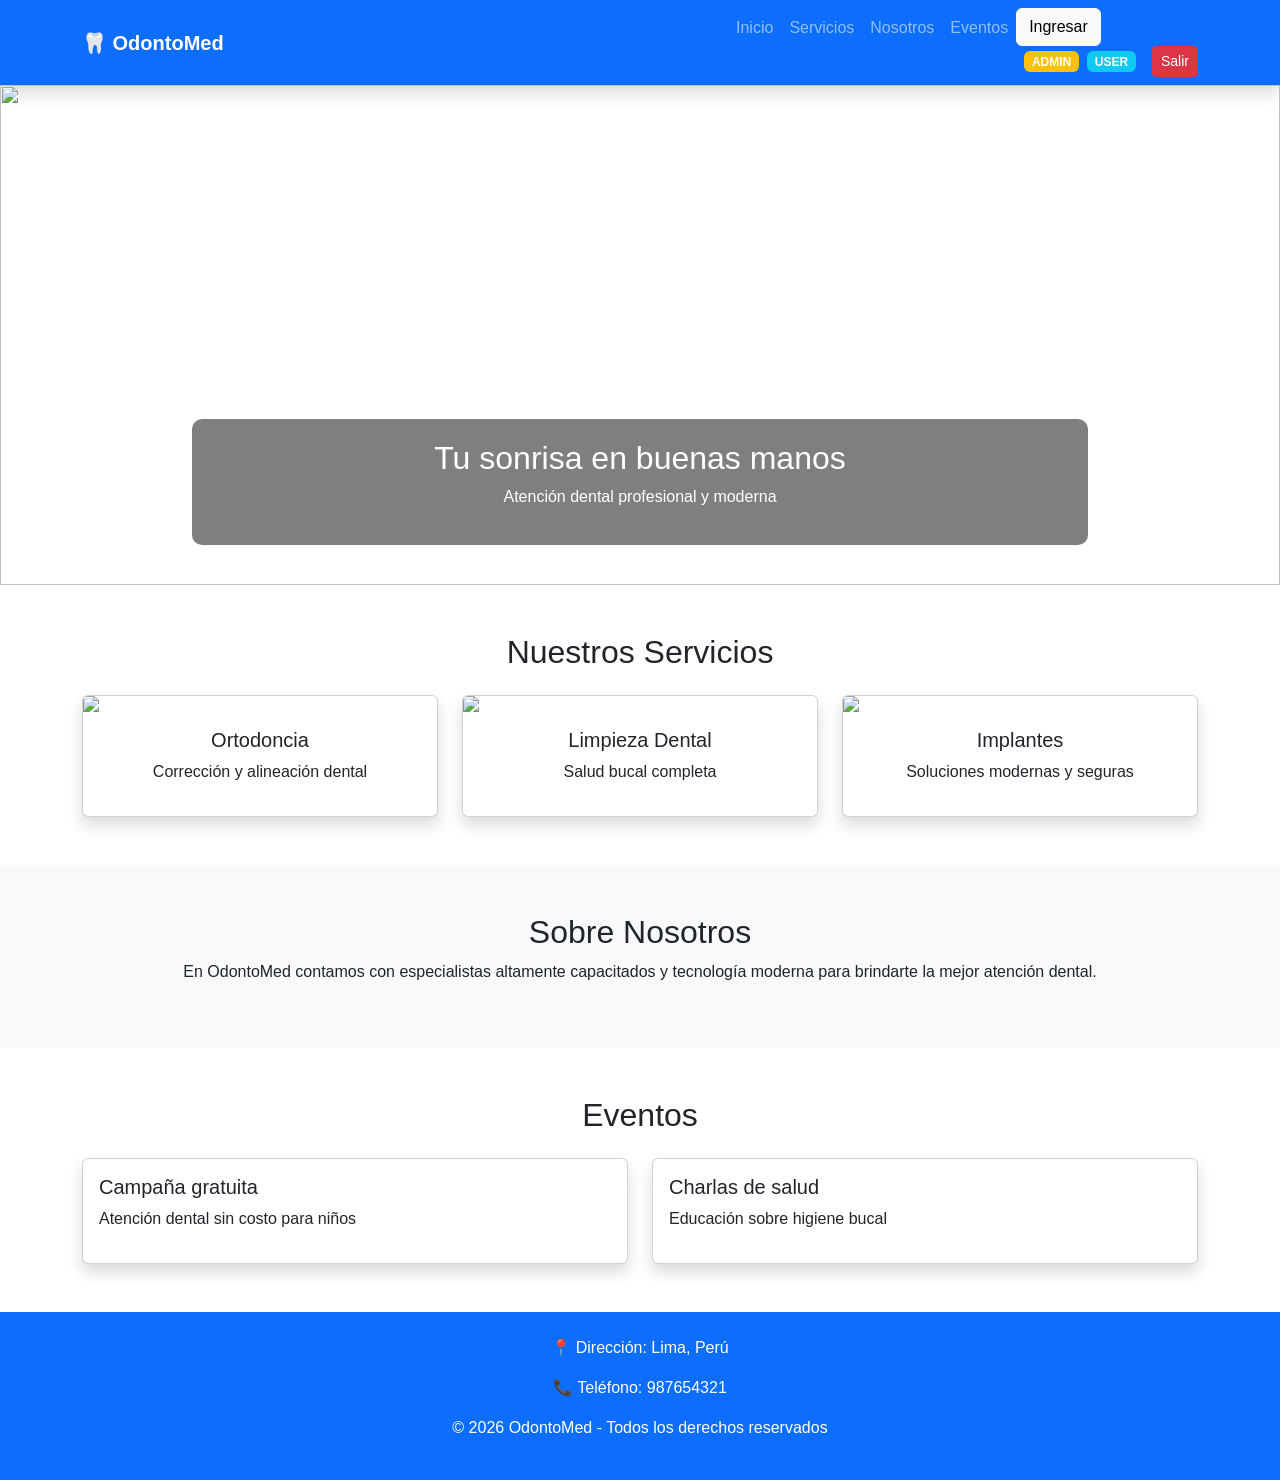
==== src/main/resources/templates/index.html @ 2143097d "Initial commit: OdontoMed application with Spring Boot, Security, and Thymeleaf" ====
<!DOCTYPE html>
<html lang="es"
      xmlns:th="http://www.thymeleaf.org"
      xmlns:sec="http://www.thymeleaf.org/extras/spring-security">
<head>
    <meta charset="UTF-8">
    <title>OdontoMed</title>

    <link href="https://cdn.jsdelivr.net/npm/bootstrap@5.3.0/dist/css/bootstrap.min.css" rel="stylesheet">

    <style>
        body {
            font-family: 'Segoe UI', sans-serif;
        }

        .hero-text {
            background: rgba(0,0,0,0.5);
            padding: 20px;
            border-radius: 10px;
        }

        .card:hover {
            transform: scale(1.03);
            transition: 0.3s;
        }

        footer {
            background: #0d6efd;
            color: white;
        }
    </style>
</head>

<body>

<!-- 🔵 NAVBAR -->
<nav class="navbar navbar-expand-lg navbar-dark bg-primary shadow">
    <div class="container">
        <a class="navbar-brand fw-bold">🦷 OdontoMed</a>

        <button class="navbar-toggler" data-bs-toggle="collapse" data-bs-target="#menu">
            <span class="navbar-toggler-icon"></span>
        </button>

        <div id="menu" class="collapse navbar-collapse">
            <ul class="navbar-nav ms-auto">
                <li class="nav-item"><a href="#" class="nav-link">Inicio</a></li>
                <li class="nav-item"><a href="#servicios" class="nav-link">Servicios</a></li>
                <li class="nav-item"><a href="#nosotros" class="nav-link">Nosotros</a></li>
                <li class="nav-item"><a href="#eventos" class="nav-link">Eventos</a></li>
                <li class="nav-item">
                    <!-- 🔓 SI NO ESTÁ LOGUEADO -->
                    <div sec:authorize="!isAuthenticated()">
                        <a href="/login" class="btn btn-light">Ingresar</a>
                    </div>

                    <!-- 🔐 SI ESTÁ LOGUEADO -->
                    <div sec:authorize="isAuthenticated()" class="d-flex align-items-center">

                        <span class="text-white fw-bold" th:text="${usuario.nombre}"></span>

                        <span sec:authorize="hasRole('ADMIN')" class="badge bg-warning ms-2">ADMIN</span>
                        <span sec:authorize="hasRole('USER')" class="badge bg-info ms-2">USER</span>

                        <a href="/logout" class="btn btn-danger btn-sm ms-3">Salir</a>

                    </div>
                </li>
            </ul>
        </div>
    </div>
</nav>

<!-- 🎞️ CARRUSEL -->
<div id="carouselExample" class="carousel slide">
    <div class="carousel-inner">

        <div class="carousel-item active">
            <img src="/img/clinica1.jpg" class="d-block w-100" height="500">
            <div class="carousel-caption">
                <div class="hero-text">
                    <h2>Tu sonrisa en buenas manos</h2>
                    <p>Atención dental profesional y moderna</p>
                </div>
            </div>
        </div>

        <div class="carousel-item">
            <img src="/img/clinica2.jpg" class="d-block w-100" height="500">
        </div>

        <div class="carousel-item">
            <img src="/img/clinica3.jpg" class="d-block w-100" height="500">
        </div>

    </div>

    <button class="carousel-control-prev" data-bs-target="#carouselExample" data-bs-slide="prev">
        <span class="carousel-control-prev-icon"></span>
    </button>

    <button class="carousel-control-next" data-bs-target="#carouselExample" data-bs-slide="next">
        <span class="carousel-control-next-icon"></span>
    </button>
</div>

<!-- 🦷 SERVICIOS -->
<section id="servicios" class="container mt-5">
    <h2 class="text-center mb-4">Nuestros Servicios</h2>

    <div class="row">

        <div class="col-md-4">
            <div class="card shadow">
                <img src="/img/ortodoncia.jpg" class="card-img-top">
                <div class="card-body text-center">
                    <h5>Ortodoncia</h5>
                    <p>Corrección y alineación dental</p>
                </div>
            </div>
        </div>

        <div class="col-md-4">
            <div class="card shadow">
                <img src="/img/limpieza.jpg" class="card-img-top">
                <div class="card-body text-center">
                    <h5>Limpieza Dental</h5>
                    <p>Salud bucal completa</p>
                </div>
            </div>
        </div>

        <div class="col-md-4">
            <div class="card shadow">
                <img src="/img/implantes.jpg" class="card-img-top">
                <div class="card-body text-center">
                    <h5>Implantes</h5>
                    <p>Soluciones modernas y seguras</p>
                </div>
            </div>
        </div>

    </div>
</section>

<!-- 👨‍⚕️ NOSOTROS -->
<section id="nosotros" class="bg-light mt-5 p-5 text-center">
    <div class="container">
        <h2>Sobre Nosotros</h2>
        <p>
            En OdontoMed contamos con especialistas altamente capacitados y tecnología moderna
            para brindarte la mejor atención dental.
        </p>
    </div>
</section>

<!-- 📅 EVENTOS -->
<section id="eventos" class="container mt-5">
    <h2 class="text-center mb-4">Eventos</h2>

    <div class="row">

        <div class="col-md-6">
            <div class="card shadow p-3">
                <h5>Campaña gratuita</h5>
                <p>Atención dental sin costo para niños</p>
            </div>
        </div>

        <div class="col-md-6">
            <div class="card shadow p-3">
                <h5>Charlas de salud</h5>
                <p>Educación sobre higiene bucal</p>
            </div>
        </div>

    </div>
</section>

<!-- 📞 FOOTER -->
<footer class="mt-5 p-4 text-center">
    <p>📍 Dirección: Lima, Perú</p>
    <p>📞 Teléfono: 987654321</p>
    <p>© 2026 OdontoMed - Todos los derechos reservados</p>
</footer>

<script src="https://cdn.jsdelivr.net/npm/bootstrap@5.3.0/dist/js/bootstrap.bundle.min.js"></script>

</body>
</html>
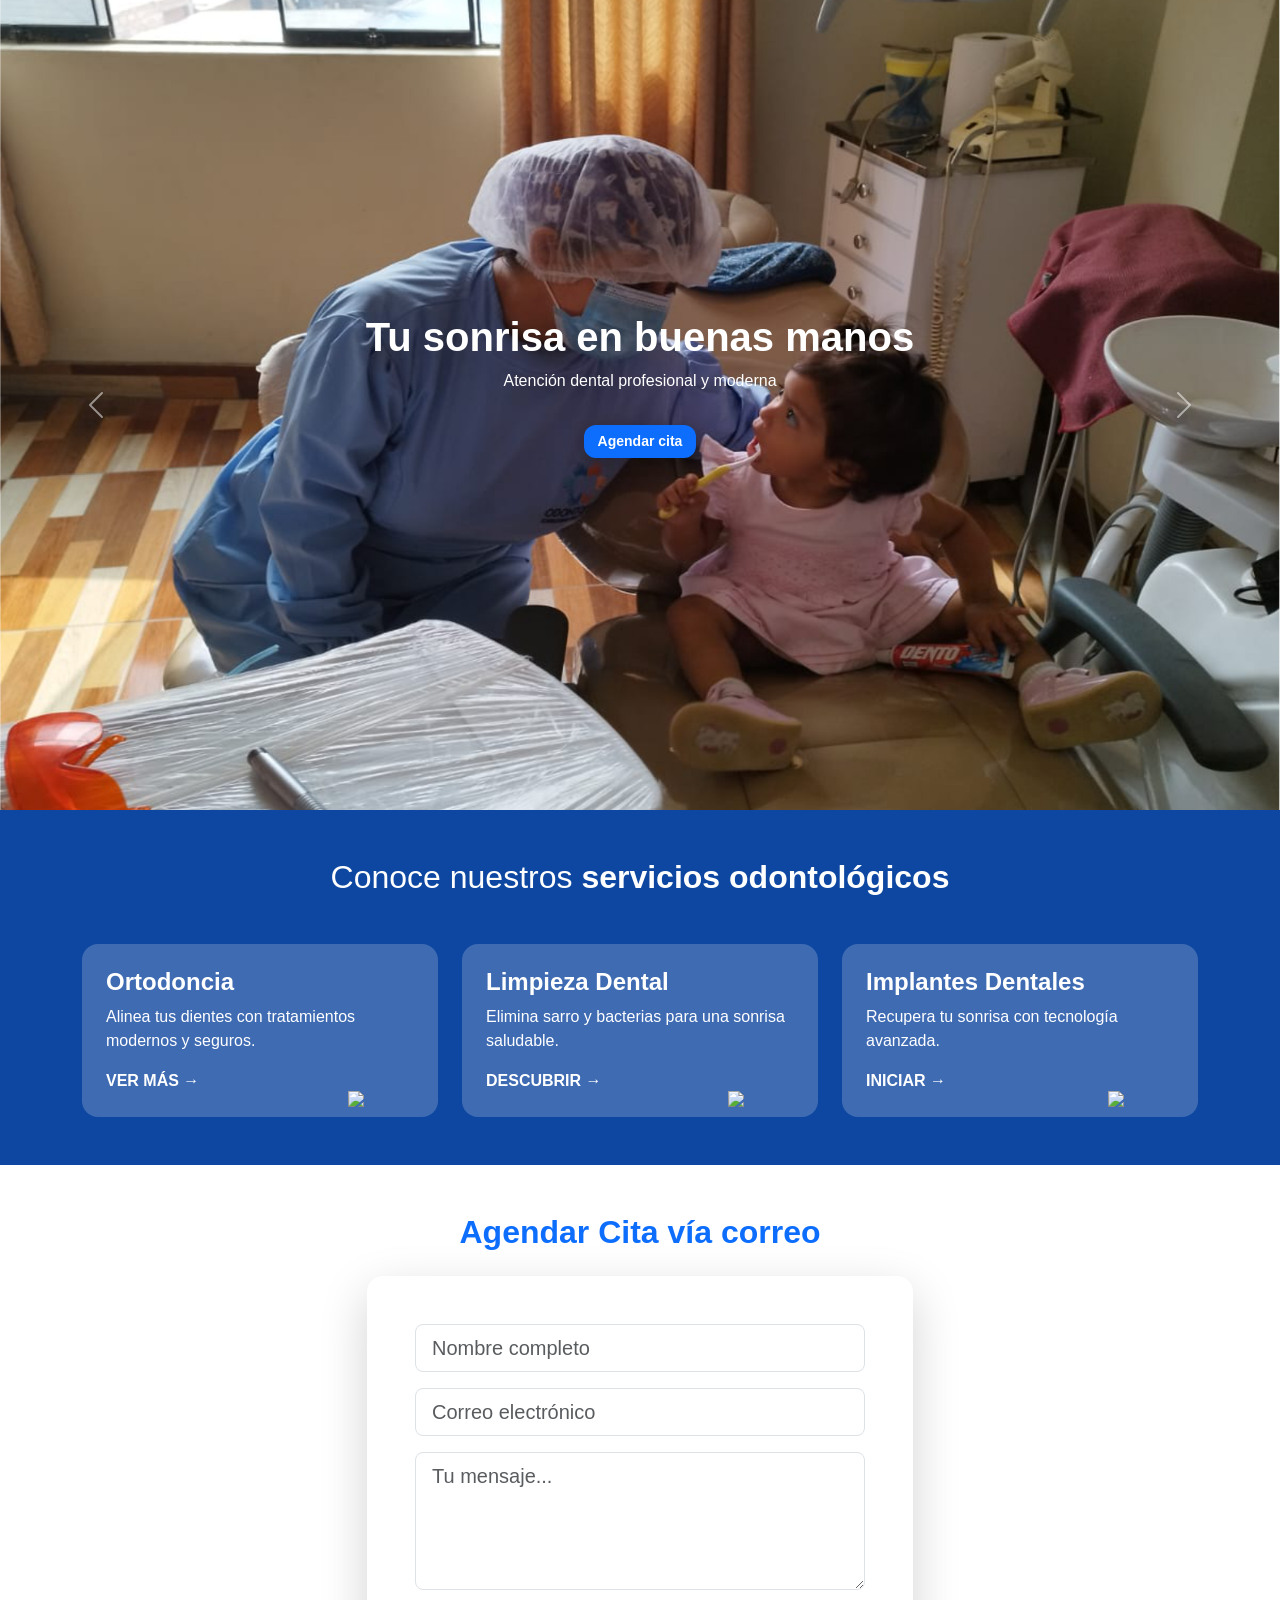
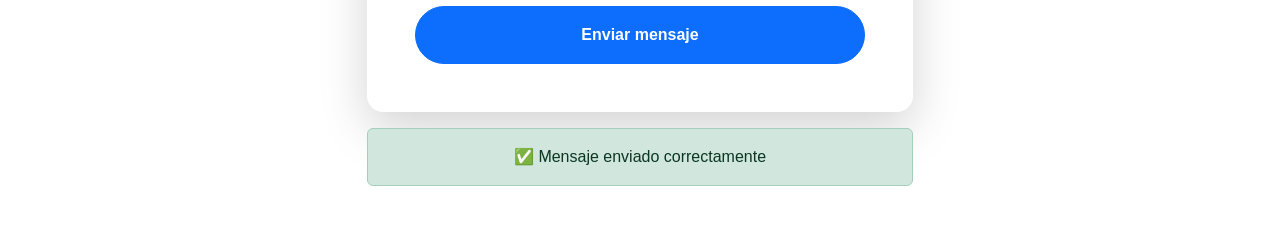
==== commit 8fd97b65: "Improve navbar styling and security configuration: white navbar with logo, dark text, better spacing" ====
--- a/src/main/resources/templates/index.html
+++ b/src/main/resources/templates/index.html
@@ -28,162 +28,208 @@
             background: #0d6efd;
             color: white;
         }
+        .boton-agendar {
+            background-color: #0d6efd;
+            color: white;
+            padding: 6px 14px;
+            border-radius: 12px;
+            font-weight: bold;
+            font-size: 14px;
+            text-decoration: none;
+            display: inline-block;
+            width: auto;
+            max-width: 180px;
+            text-align: center;
+            transition: all 0.3s ease;
+            border: none;
+            box-shadow: 0 4px 15px rgba(0,0,0,0.2);
+        }
+
+        .boton-agendar:hover {
+            background-color: #ff8c2a;
+            transform: scale(1.05);
+            box-shadow: 0 6px 20px rgba(0,0,0,0.3);
+        }
+        .boton-agendar {
+            box-shadow: 0 4px 15px rgba(0,0,0,0.2);
+        }
+
+        .boton-agendar:hover {
+            box-shadow: 0 6px 20px rgba(0,0,0,0.3);
+        }
+        .servicio-card {
+            transition: all 0.3s ease;
+        }
+
+        .servicio-card:hover {
+            transform: translateY(-10px);
+            background: #5c84d6 !important;
+        }
     </style>
 </head>
 
 <body>
 
 <!-- 🔵 NAVBAR -->
-<nav class="navbar navbar-expand-lg navbar-dark bg-primary shadow">
+<div th:replace="fragments/navbar :: navbar"></div>
+
+<!-- 🎞️ HERO CON CARRUSEL -->
+<section id="inicio">
+
+    <div id="heroCarousel" class="carousel slide carousel-fade" data-bs-ride="carousel">
+
+        <div class="carousel-inner">
+
+            <!-- IMAGEN 1 -->
+            <div class="carousel-item active">
+                <img src="img/portada1.png" class="d-block w-100" style="height: 90vh; object-fit: cover;">
+                <div class="carousel-caption d-flex flex-column justify-content-center align-items-center text-center h-100">
+                    <h1 class="fw-bold">Tu sonrisa en buenas manos</h1>
+                    <p>Atención dental profesional y moderna</p>
+                    <a href="#contacto" class="boton-agendar mt-3">Agendar cita</a>
+                </div>
+            </div>
+
+            <!-- IMAGEN 2 -->
+            <div class="carousel-item">
+                <img src="img/portada2.jpg" class="d-block w-100" style="height: 90vh; object-fit: cover;">
+                <div class="carousel-caption d-flex flex-column justify-content-center align-items-center text-center h-100">
+                    <h1 class="fw-bold">Tecnología de última generación</h1>
+                    <p>Equipos modernos para tu salud dental</p>
+                    <a href="#contacto" class="boton-agendar mt-3" >Agendar cita</a>
+                </div>
+            </div>
+
+            <!-- IMAGEN 3 -->
+            <div class="carousel-item">
+                <img src="img/portada4.jpg" class="d-block w-100" style="height: 90vh; object-fit: cover;">
+                <div class="carousel-caption d-flex flex-column justify-content-center align-items-center text-center h-100">
+                    <h1 class="fw-bold">Confianza y calidad</h1>
+                    <p>Especialistas comprometidos contigo</p>
+                    <a href="#contacto" class="boton-agendar mt-3">Agendar cita</a>
+                </div>
+            </div>
+
+        </div>
+
+        <!-- CONTROLES -->
+        <button class="carousel-control-prev" data-bs-target="#heroCarousel" data-bs-slide="prev">
+            <span class="carousel-control-prev-icon"></span>
+        </button>
+
+        <button class="carousel-control-next" data-bs-target="#heroCarousel" data-bs-slide="next">
+            <span class="carousel-control-next-icon"></span>
+        </button>
+
+    </div>
+
+</section>
+
+<!-- iconos -->
+<section class="py-5" style="background:#0d47a1;">
     <div class="container">
-        <a class="navbar-brand fw-bold">🦷 OdontoMed</a>
-
-        <button class="navbar-toggler" data-bs-toggle="collapse" data-bs-target="#menu">
-            <span class="navbar-toggler-icon"></span>
-        </button>
-
-        <div id="menu" class="collapse navbar-collapse">
-            <ul class="navbar-nav ms-auto">
-                <li class="nav-item"><a href="#" class="nav-link">Inicio</a></li>
-                <li class="nav-item"><a href="#servicios" class="nav-link">Servicios</a></li>
-                <li class="nav-item"><a href="#nosotros" class="nav-link">Nosotros</a></li>
-                <li class="nav-item"><a href="#eventos" class="nav-link">Eventos</a></li>
-                <li class="nav-item">
-                    <!-- 🔓 SI NO ESTÁ LOGUEADO -->
-                    <div sec:authorize="!isAuthenticated()">
-                        <a href="/login" class="btn btn-light">Ingresar</a>
-                    </div>
-
-                    <!-- 🔐 SI ESTÁ LOGUEADO -->
-                    <div sec:authorize="isAuthenticated()" class="d-flex align-items-center">
-
-                        <span class="text-white fw-bold" th:text="${usuario.nombre}"></span>
-
-                        <span sec:authorize="hasRole('ADMIN')" class="badge bg-warning ms-2">ADMIN</span>
-                        <span sec:authorize="hasRole('USER')" class="badge bg-info ms-2">USER</span>
-
-                        <a href="/logout" class="btn btn-danger btn-sm ms-3">Salir</a>
-
-                    </div>
-                </li>
-            </ul>
+
+        <!-- TÍTULO -->
+        <h2 class="text-white text-center mb-5">
+            Conoce nuestros <strong>servicios odontológicos</strong>
+        </h2>
+
+        <!-- CARDS -->
+        <div class="row g-4">
+
+            <!-- CARD 1 -->
+            <div class="col-md-4">
+                <div class="p-4 h-100 text-white rounded-4" style="background:#3f6bb3; position: relative;">
+
+                    <h4 class="fw-bold">Ortodoncia</h4>
+                    <p>
+                        Alinea tus dientes con tratamientos modernos y seguros.
+                    </p>
+
+                    <a href="#" class="text-white fw-bold text-decoration-none">
+                        VER MÁS →
+                    </a>
+
+                    <img src="img/ortodoncia.png"
+                         style="width:80px; position:absolute; bottom:10px; right:10px;">
+                </div>
+            </div>
+
+            <!-- CARD 2 -->
+            <div class="col-md-4">
+                <div class="p-4 h-100 text-white rounded-4" style="background:#3f6bb3; position: relative;">
+
+                    <h4 class="fw-bold">Limpieza Dental</h4>
+                    <p>
+                        Elimina sarro y bacterias para una sonrisa saludable.
+                    </p>
+
+                    <a href="#" class="text-white fw-bold text-decoration-none">
+                        DESCUBRIR →
+                    </a>
+
+                    <img src="img/limpieza.png"
+                         style="width:80px; position:absolute; bottom:10px; right:10px;">
+                </div>
+            </div>
+
+            <!-- CARD 3 -->
+            <div class="col-md-4">
+                <div class="p-4 h-100 text-white rounded-4" style="background:#3f6bb3; position: relative;">
+
+                    <h4 class="fw-bold">Implantes Dentales</h4>
+                    <p>
+                        Recupera tu sonrisa con tecnología avanzada.
+                    </p>
+
+                    <a href="#" class="text-white fw-bold text-decoration-none">
+                        INICIAR →
+                    </a>
+
+                    <img src="img/implante.png"
+                         style="width:80px; position:absolute; bottom:10px; right:10px;">
+                </div>
+            </div>
+
         </div>
     </div>
-</nav>
-
-<!-- 🎞️ CARRUSEL -->
-<div id="carouselExample" class="carousel slide">
-    <div class="carousel-inner">
-
-        <div class="carousel-item active">
-            <img src="/img/clinica1.jpg" class="d-block w-100" height="500">
-            <div class="carousel-caption">
-                <div class="hero-text">
-                    <h2>Tu sonrisa en buenas manos</h2>
-                    <p>Atención dental profesional y moderna</p>
+</section>
+<!-- FORMULARIO -->
+<section id="contacto" class="py-5">
+    <div class="container">
+        <div class="row justify-content-center">
+            <div class="col-lg-6 col-md-8">
+                <h2 class="text-center mb-4 text-primary fw-bold">Agendar Cita vía correo</h2>
+
+                <form action="/contacto" method="post" class="bg-white p-5 rounded-4 shadow-lg">
+
+                    <div class="mb-3">
+                        <input type="text" name="nombre" class="form-control form-control-lg" placeholder="Nombre completo" required>
+                    </div>
+
+                    <div class="mb-3">
+                        <input type="email" name="email" class="form-control form-control-lg" placeholder="Correo electrónico" required>
+                    </div>
+
+                    <div class="mb-3">
+                        <textarea name="mensaje" class="form-control form-control-lg" rows="4" placeholder="Tu mensaje..." required></textarea>
+                    </div>
+
+                    <button type="submit" class="btn btn-primary w-100 rounded-pill py-3 fw-bold">
+                        Enviar mensaje
+                    </button>
+
+                </form>
+
+                <div th:if="${param.ok}" class="alert alert-success text-center mt-3">
+                    ✅ Mensaje enviado correctamente
                 </div>
             </div>
         </div>
-
-        <div class="carousel-item">
-            <img src="/img/clinica2.jpg" class="d-block w-100" height="500">
-        </div>
-
-        <div class="carousel-item">
-            <img src="/img/clinica3.jpg" class="d-block w-100" height="500">
-        </div>
-
-    </div>
-
-    <button class="carousel-control-prev" data-bs-target="#carouselExample" data-bs-slide="prev">
-        <span class="carousel-control-prev-icon"></span>
-    </button>
-
-    <button class="carousel-control-next" data-bs-target="#carouselExample" data-bs-slide="next">
-        <span class="carousel-control-next-icon"></span>
-    </button>
-</div>
-
-<!-- 🦷 SERVICIOS -->
-<section id="servicios" class="container mt-5">
-    <h2 class="text-center mb-4">Nuestros Servicios</h2>
-
-    <div class="row">
-
-        <div class="col-md-4">
-            <div class="card shadow">
-                <img src="/img/ortodoncia.jpg" class="card-img-top">
-                <div class="card-body text-center">
-                    <h5>Ortodoncia</h5>
-                    <p>Corrección y alineación dental</p>
-                </div>
-            </div>
-        </div>
-
-        <div class="col-md-4">
-            <div class="card shadow">
-                <img src="/img/limpieza.jpg" class="card-img-top">
-                <div class="card-body text-center">
-                    <h5>Limpieza Dental</h5>
-                    <p>Salud bucal completa</p>
-                </div>
-            </div>
-        </div>
-
-        <div class="col-md-4">
-            <div class="card shadow">
-                <img src="/img/implantes.jpg" class="card-img-top">
-                <div class="card-body text-center">
-                    <h5>Implantes</h5>
-                    <p>Soluciones modernas y seguras</p>
-                </div>
-            </div>
-        </div>
-
     </div>
 </section>
-
-<!-- 👨‍⚕️ NOSOTROS -->
-<section id="nosotros" class="bg-light mt-5 p-5 text-center">
-    <div class="container">
-        <h2>Sobre Nosotros</h2>
-        <p>
-            En OdontoMed contamos con especialistas altamente capacitados y tecnología moderna
-            para brindarte la mejor atención dental.
-        </p>
-    </div>
-</section>
-
-<!-- 📅 EVENTOS -->
-<section id="eventos" class="container mt-5">
-    <h2 class="text-center mb-4">Eventos</h2>
-
-    <div class="row">
-
-        <div class="col-md-6">
-            <div class="card shadow p-3">
-                <h5>Campaña gratuita</h5>
-                <p>Atención dental sin costo para niños</p>
-            </div>
-        </div>
-
-        <div class="col-md-6">
-            <div class="card shadow p-3">
-                <h5>Charlas de salud</h5>
-                <p>Educación sobre higiene bucal</p>
-            </div>
-        </div>
-
-    </div>
-</section>
-
 <!-- 📞 FOOTER -->
-<footer class="mt-5 p-4 text-center">
-    <p>📍 Dirección: Lima, Perú</p>
-    <p>📞 Teléfono: 987654321</p>
-    <p>© 2026 OdontoMed - Todos los derechos reservados</p>
-</footer>
-
+<div th:replace="fragments/footer :: footer"></div>
 <script src="https://cdn.jsdelivr.net/npm/bootstrap@5.3.0/dist/js/bootstrap.bundle.min.js"></script>
 
 </body>
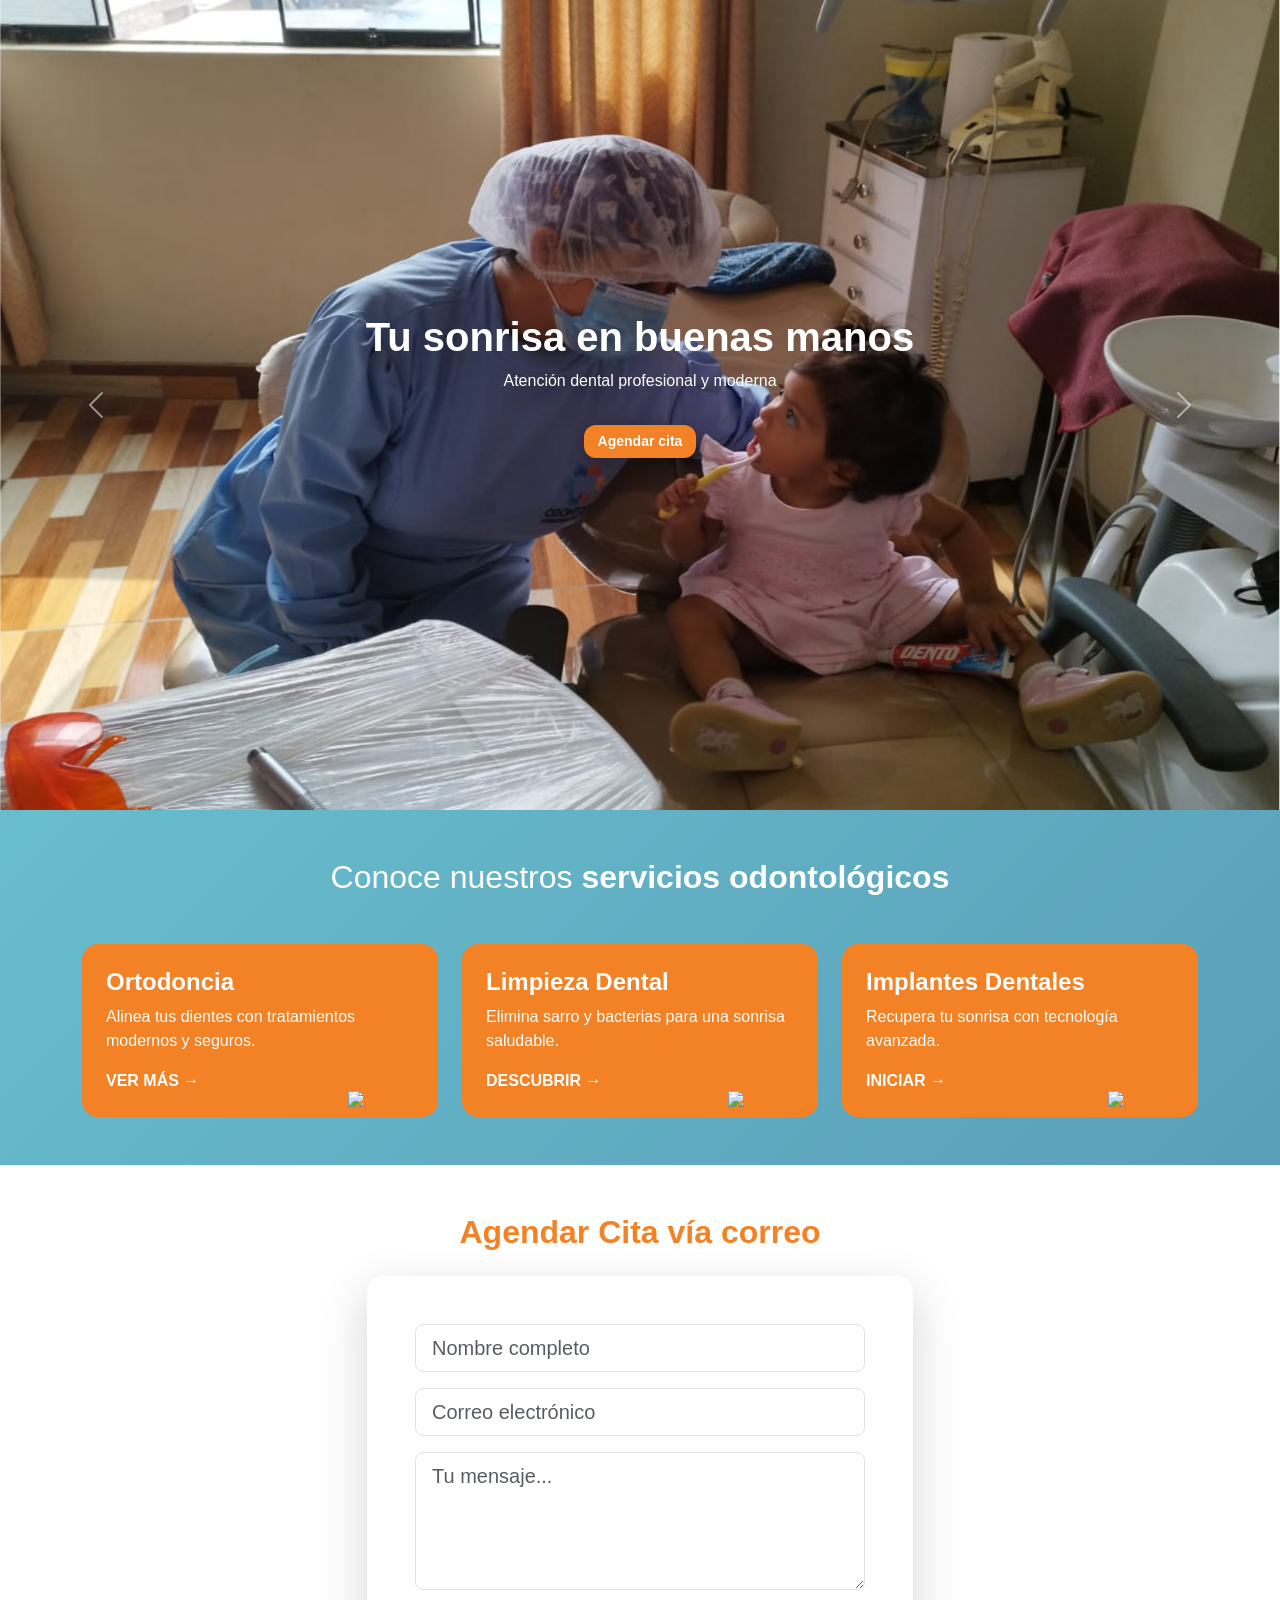
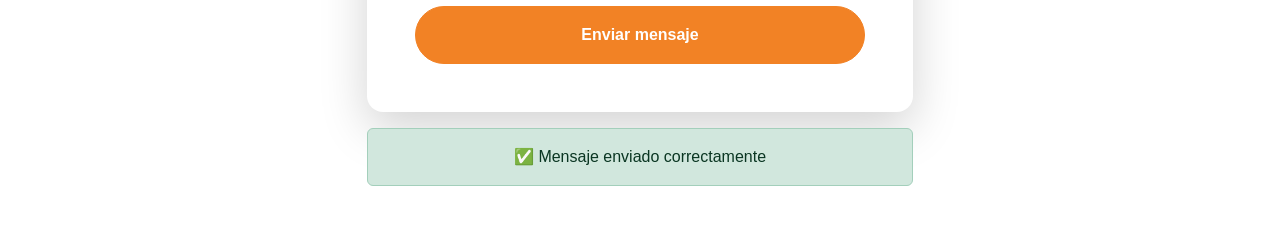
==== commit 2225f80e: "feat: Cambio completo de paleta de colores naranja #F28225 y celeste #68BDCE, navbar con esquinas re" ====
--- a/src/main/resources/templates/index.html
+++ b/src/main/resources/templates/index.html
@@ -24,12 +24,8 @@
             transition: 0.3s;
         }
 
-        footer {
-            background: #0d6efd;
-            color: white;
-        }
         .boton-agendar {
-            background-color: #0d6efd;
+            background-color: #F28225;
             color: white;
             padding: 6px 14px;
             border-radius: 12px;
@@ -46,24 +42,36 @@
         }
 
         .boton-agendar:hover {
-            background-color: #ff8c2a;
+            background-color: #d97119;
             transform: scale(1.05);
             box-shadow: 0 6px 20px rgba(0,0,0,0.3);
         }
-        .boton-agendar {
-            box-shadow: 0 4px 15px rgba(0,0,0,0.2);
-        }
-
-        .boton-agendar:hover {
-            box-shadow: 0 6px 20px rgba(0,0,0,0.3);
-        }
+
         .servicio-card {
             transition: all 0.3s ease;
         }
 
         .servicio-card:hover {
             transform: translateY(-10px);
-            background: #5c84d6 !important;
+            background: #68BDCE !important;
+        }
+
+        .btn-primary {
+            background-color: #F28225 !important;
+            border-color: #F28225 !important;
+        }
+
+        .btn-primary:hover {
+            background-color: #d97119 !important;
+            border-color: #d97119 !important;
+        }
+
+        .text-primary {
+            color: #F28225 !important;
+        }
+
+        .section-servicios {
+            background: linear-gradient(135deg, #68BDCE 0%, #5a9fb8 100%);
         }
     </style>
 </head>
@@ -92,7 +100,7 @@
 
             <!-- IMAGEN 2 -->
             <div class="carousel-item">
-                <img src="img/portada2.jpg" class="d-block w-100" style="height: 90vh; object-fit: cover;">
+                <img src="img/portada2.png" class="d-block w-100" style="height: 90vh; object-fit: cover;">
                 <div class="carousel-caption d-flex flex-column justify-content-center align-items-center text-center h-100">
                     <h1 class="fw-bold">Tecnología de última generación</h1>
                     <p>Equipos modernos para tu salud dental</p>
@@ -126,7 +134,7 @@
 </section>
 
 <!-- iconos -->
-<section class="py-5" style="background:#0d47a1;">
+<section class="py-5 section-servicios">
     <div class="container">
 
         <!-- TÍTULO -->
@@ -139,7 +147,7 @@
 
             <!-- CARD 1 -->
             <div class="col-md-4">
-                <div class="p-4 h-100 text-white rounded-4" style="background:#3f6bb3; position: relative;">
+                <div class="p-4 h-100 text-white rounded-4 servicio-card" style="background:#F28225; position: relative;">
 
                     <h4 class="fw-bold">Ortodoncia</h4>
                     <p>
@@ -157,7 +165,7 @@
 
             <!-- CARD 2 -->
             <div class="col-md-4">
-                <div class="p-4 h-100 text-white rounded-4" style="background:#3f6bb3; position: relative;">
+                <div class="p-4 h-100 text-white rounded-4 servicio-card" style="background:#F28225; position: relative;">
 
                     <h4 class="fw-bold">Limpieza Dental</h4>
                     <p>
@@ -175,7 +183,7 @@
 
             <!-- CARD 3 -->
             <div class="col-md-4">
-                <div class="p-4 h-100 text-white rounded-4" style="background:#3f6bb3; position: relative;">
+                <div class="p-4 h-100 text-white rounded-4 servicio-card" style="background:#F28225; position: relative;">
 
                     <h4 class="fw-bold">Implantes Dentales</h4>
                     <p>
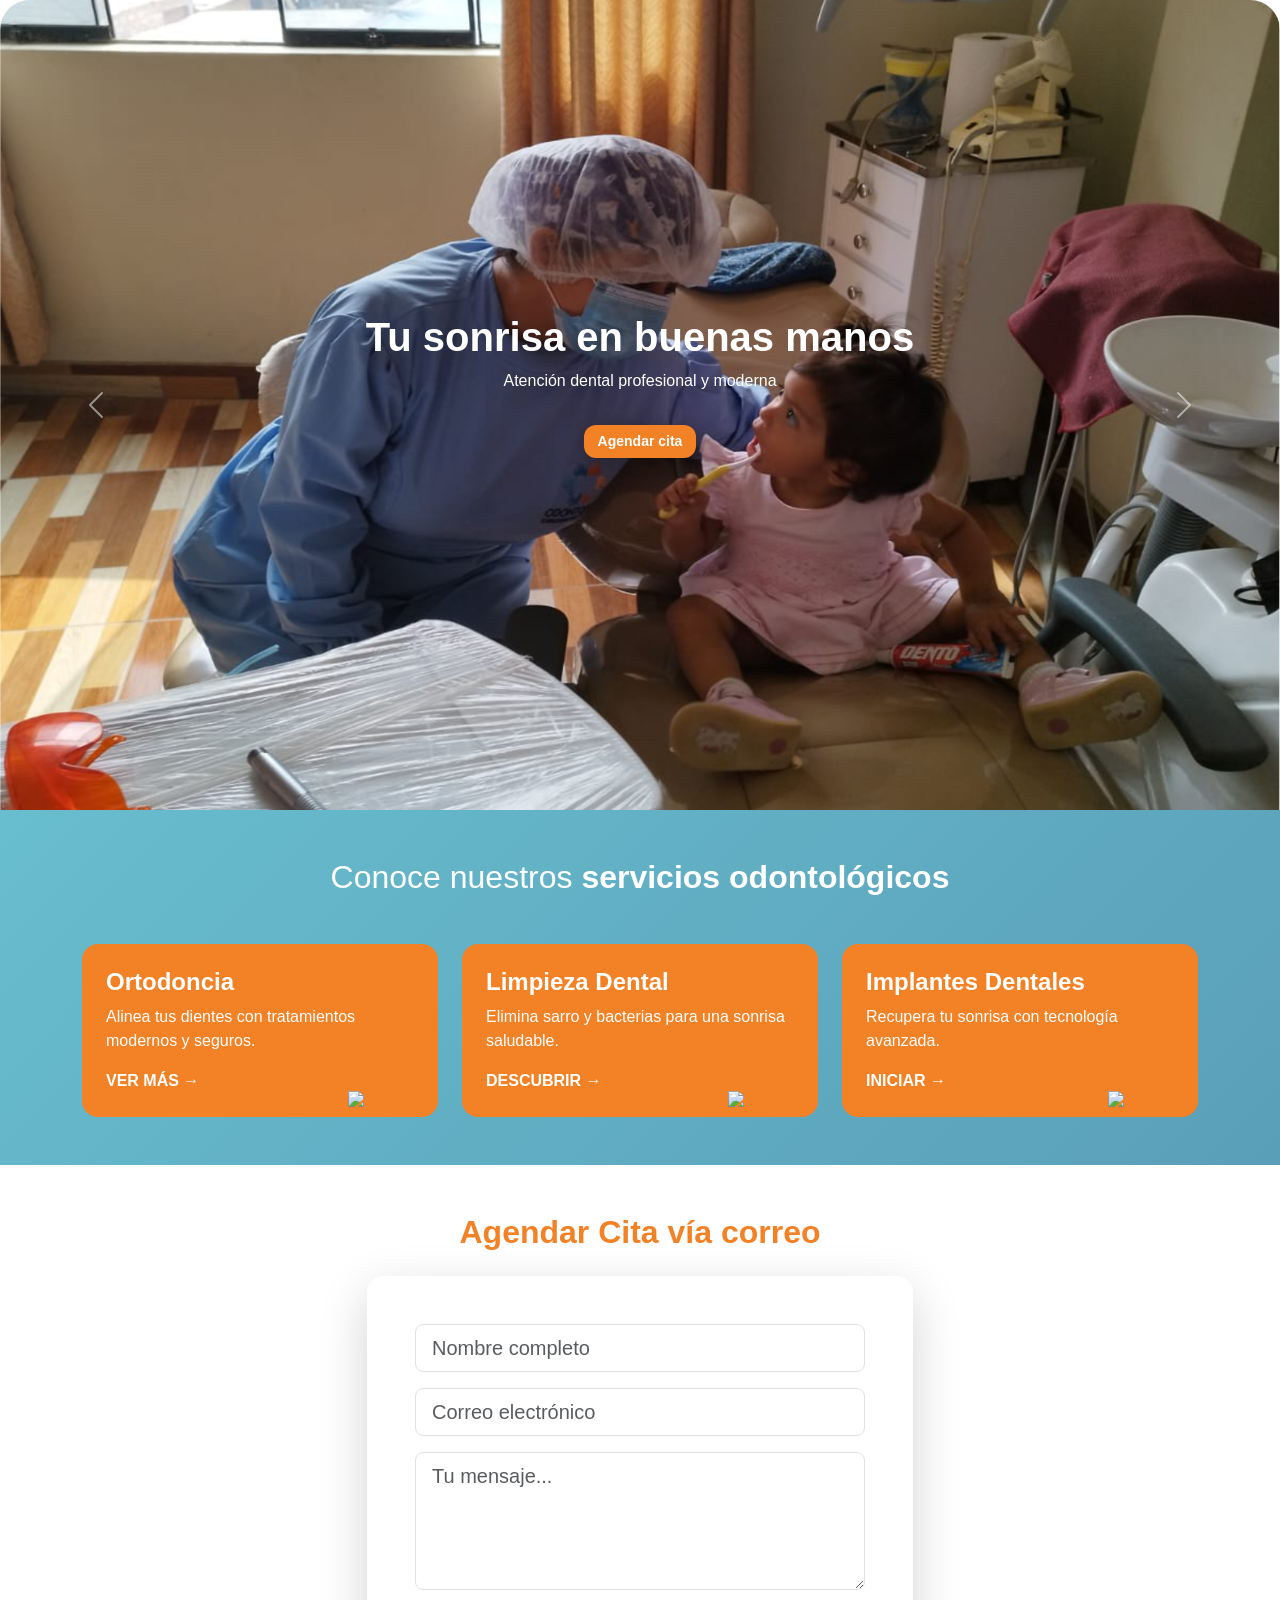
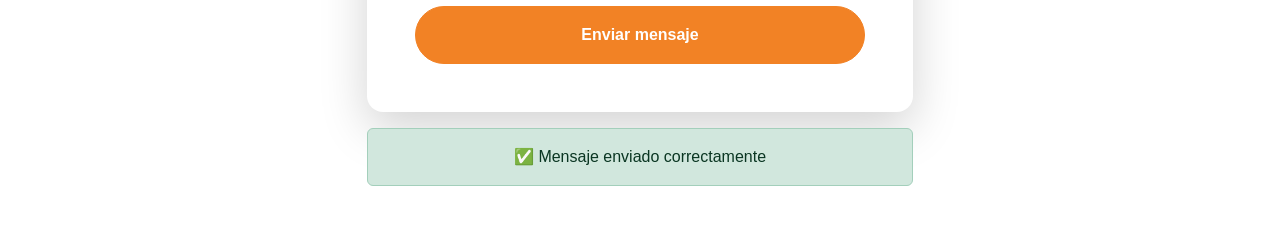
==== commit 6dd56f35: "fix: Mejorar esquinas redondeadas navbar y eventos, aumentar espaciado del footer y carrusel" ====
--- a/src/main/resources/templates/index.html
+++ b/src/main/resources/templates/index.html
@@ -73,6 +73,11 @@
         .section-servicios {
             background: linear-gradient(135deg, #68BDCE 0%, #5a9fb8 100%);
         }
+
+        #heroCarousel {
+            border-radius: 30px 30px 0 0;
+            overflow: hidden;
+        }
     </style>
 </head>
 
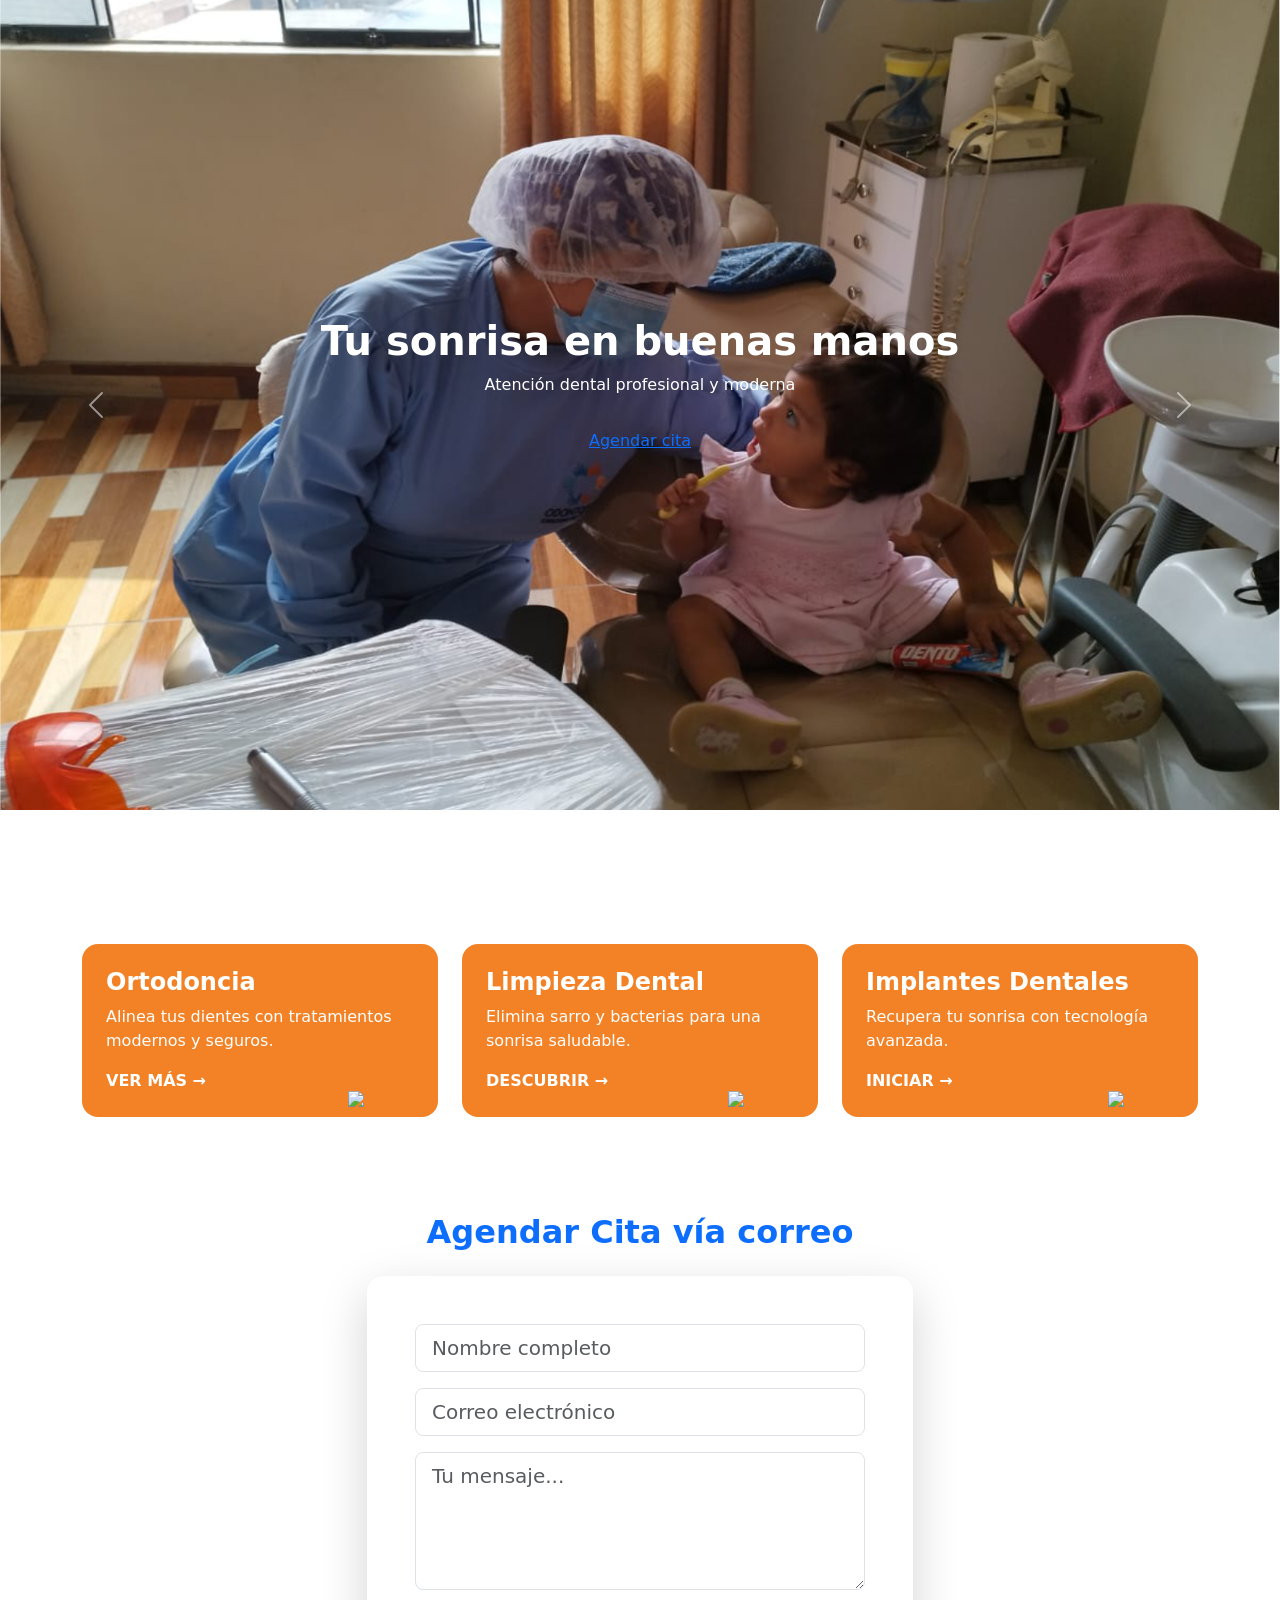
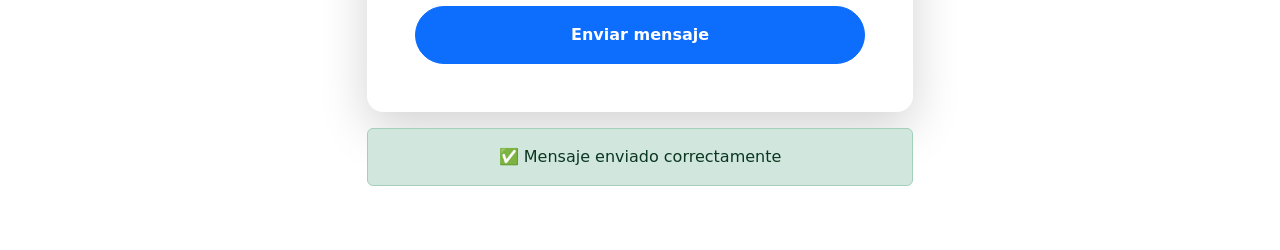
==== commit 86559f1b: "Refactor: Reorganización de CSS siguiendo arquitectura MVC - Creada carpeta css con archivos modular" ====
--- a/src/main/resources/templates/index.html
+++ b/src/main/resources/templates/index.html
@@ -7,78 +7,12 @@
     <title>OdontoMed</title>
 
     <link href="https://cdn.jsdelivr.net/npm/bootstrap@5.3.0/dist/css/bootstrap.min.css" rel="stylesheet">
+    <link rel="stylesheet" href="https://cdnjs.cloudflare.com/ajax/libs/font-awesome/6.5.0/css/all.min.css">
+    <link rel="stylesheet" href="/css/global.css">
+    <link rel="stylesheet" href="/css/navbar.css">
+    <link rel="stylesheet" href="/css/index.css">
+    <link rel="stylesheet" href="/css/footer.css">
 
-    <style>
-        body {
-            font-family: 'Segoe UI', sans-serif;
-        }
-
-        .hero-text {
-            background: rgba(0,0,0,0.5);
-            padding: 20px;
-            border-radius: 10px;
-        }
-
-        .card:hover {
-            transform: scale(1.03);
-            transition: 0.3s;
-        }
-
-        .boton-agendar {
-            background-color: #F28225;
-            color: white;
-            padding: 6px 14px;
-            border-radius: 12px;
-            font-weight: bold;
-            font-size: 14px;
-            text-decoration: none;
-            display: inline-block;
-            width: auto;
-            max-width: 180px;
-            text-align: center;
-            transition: all 0.3s ease;
-            border: none;
-            box-shadow: 0 4px 15px rgba(0,0,0,0.2);
-        }
-
-        .boton-agendar:hover {
-            background-color: #d97119;
-            transform: scale(1.05);
-            box-shadow: 0 6px 20px rgba(0,0,0,0.3);
-        }
-
-        .servicio-card {
-            transition: all 0.3s ease;
-        }
-
-        .servicio-card:hover {
-            transform: translateY(-10px);
-            background: #68BDCE !important;
-        }
-
-        .btn-primary {
-            background-color: #F28225 !important;
-            border-color: #F28225 !important;
-        }
-
-        .btn-primary:hover {
-            background-color: #d97119 !important;
-            border-color: #d97119 !important;
-        }
-
-        .text-primary {
-            color: #F28225 !important;
-        }
-
-        .section-servicios {
-            background: linear-gradient(135deg, #68BDCE 0%, #5a9fb8 100%);
-        }
-
-        #heroCarousel {
-            border-radius: 30px 30px 0 0;
-            overflow: hidden;
-        }
-    </style>
 </head>
 
 <body>
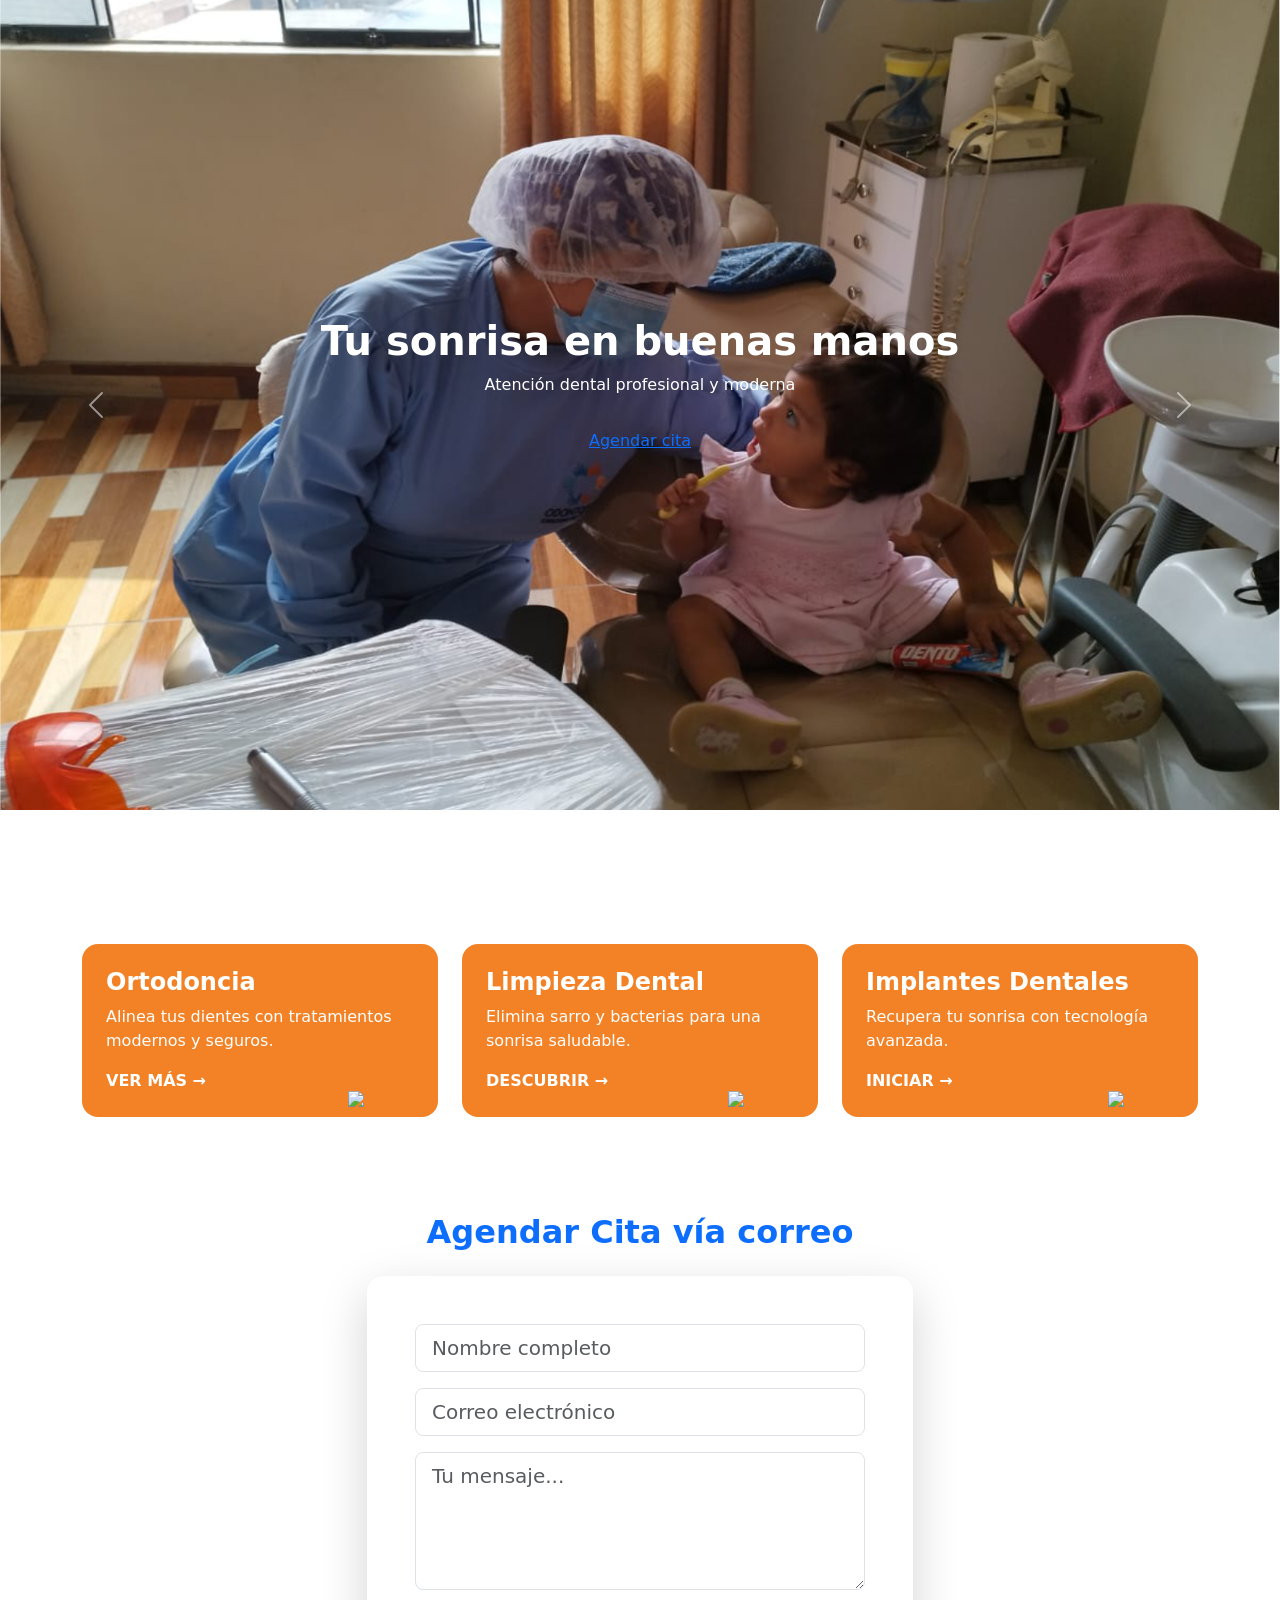
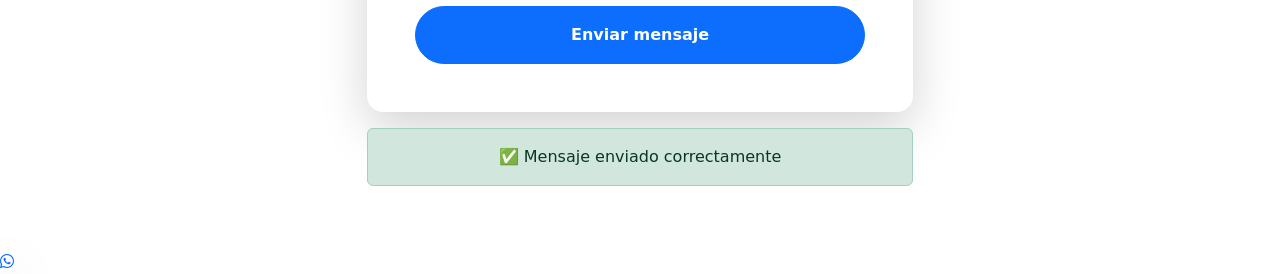
==== commit a052bd66: "Corrección de footer naranja, iconos y botón de WhatsApp" ====
--- a/src/main/resources/templates/index.html
+++ b/src/main/resources/templates/index.html
@@ -12,7 +12,7 @@
     <link rel="stylesheet" href="/css/navbar.css">
     <link rel="stylesheet" href="/css/index.css">
     <link rel="stylesheet" href="/css/footer.css">
-
+    <link rel="stylesheet" href="https://cdnjs.cloudflare.com/ajax/libs/font-awesome/6.5.0/css/all.min.css">
 </head>
 
 <body>
@@ -175,6 +175,9 @@
         </div>
     </div>
 </section>
+<a href="https://wa.me/51992048046" class="whatsapp-float shadow-lg" target="_blank">
+    <i class="fab fa-whatsapp"></i>
+</a>
 <!-- 📞 FOOTER -->
 <div th:replace="fragments/footer :: footer"></div>
 <script src="https://cdn.jsdelivr.net/npm/bootstrap@5.3.0/dist/js/bootstrap.bundle.min.js"></script>
